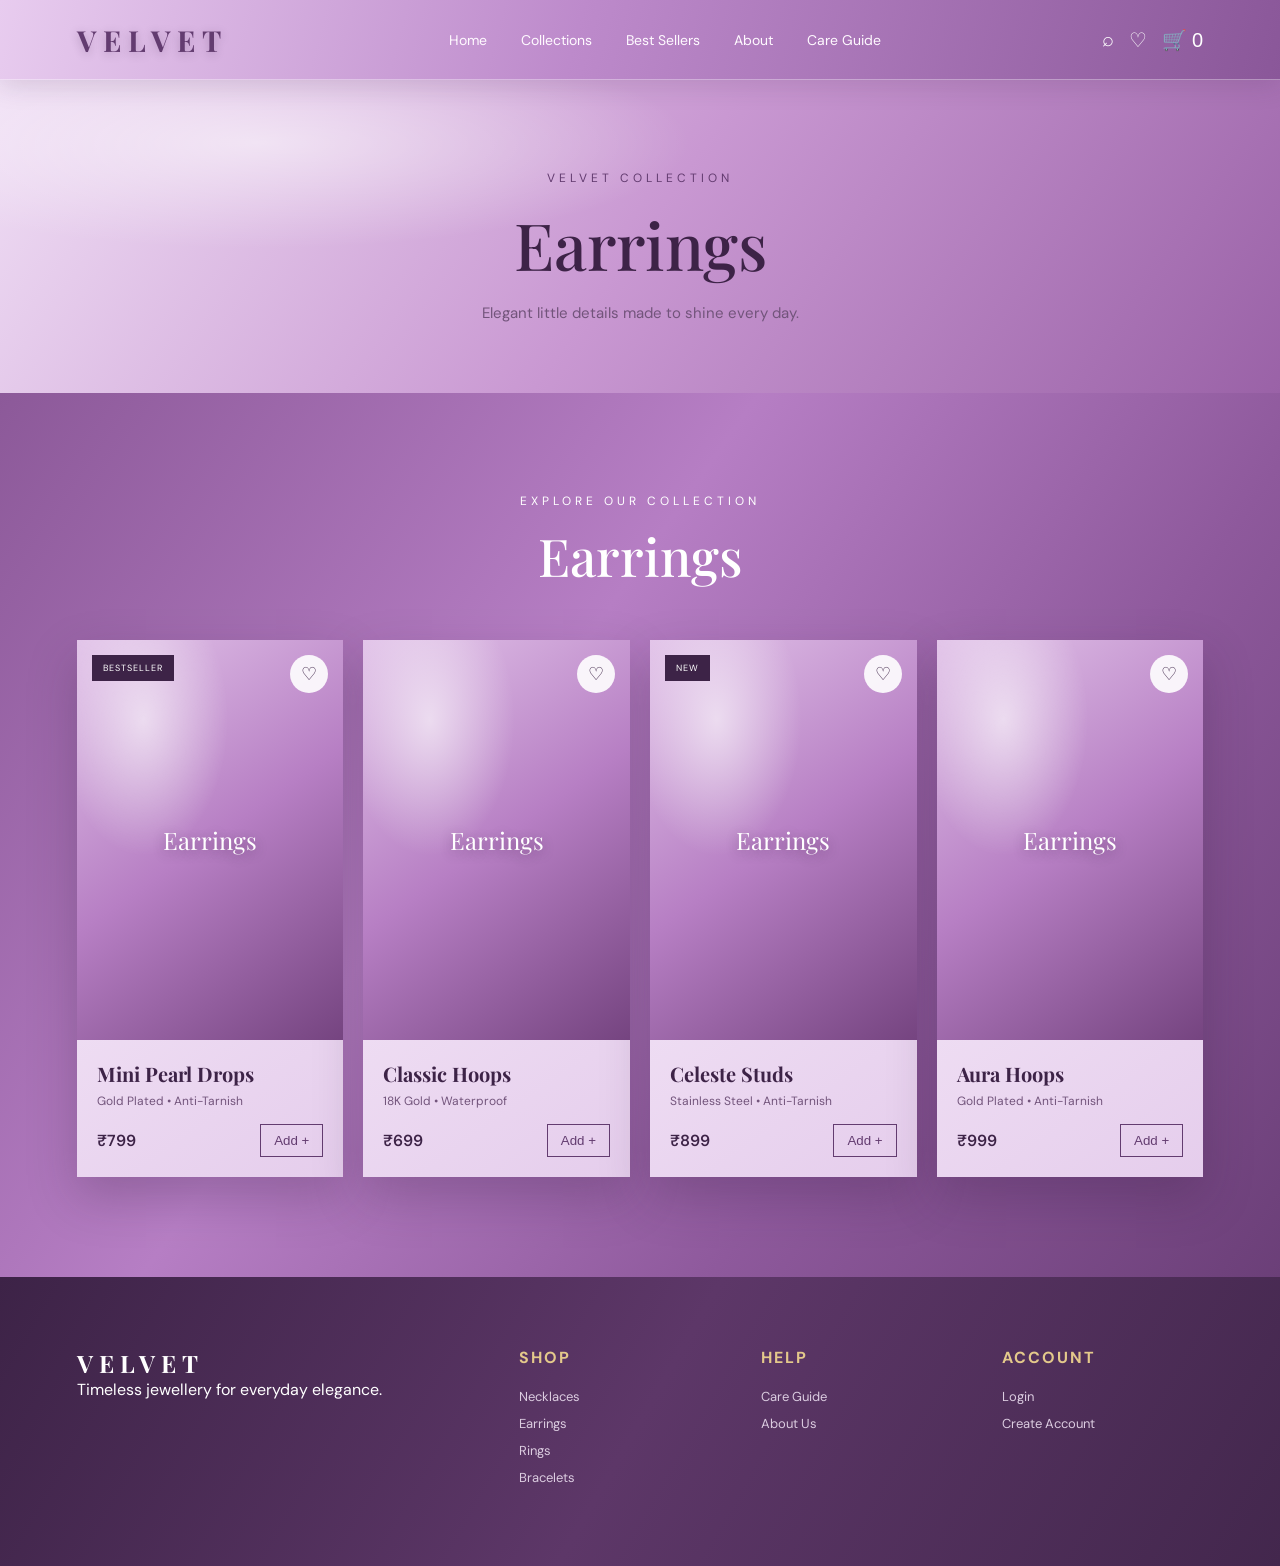
==== earrings.html @ f44ce246 "Add files via upload" ====
<!DOCTYPE html>
<html lang="en">
<head>
    <meta charset="UTF-8">
    <meta name="viewport" content="width=device-width, initial-scale=1.0">

    <title>Earrings | VELVET</title>

    <link rel="stylesheet" href="style.css">

    <link rel="preconnect" href="https://fonts.googleapis.com">
    <link rel="preconnect" href="https://fonts.gstatic.com" crossorigin>
    <link href="https://fonts.googleapis.com/css2?family=DM+Sans:wght@400;500;600&family=Playfair+Display:wght@500;600;700&display=swap" rel="stylesheet">
</head>

<body>

<header class="navbar">

    <div class="logo">
        <b>VELVET</b>
    </div>

    <nav>
        <a href="Velvet.html">Home</a>
        <a href="necklaces.html">Collections</a>
        <a href="bestsellers.html">Best Sellers</a>
        <a href="about.html">About</a>
        <a href="care.html">Care Guide</a>
    </nav>

    <div class="nav-icons">
        <button>⌕</button>
        <button>♡</button>
        <button onclick="openCart()">🛒 <span id="cartCount">0</span></button>
    </div>

</header>


<section class="collection-header">

    <p>VELVET COLLECTION</p>

    <h1>Earrings</h1>

    <span>
        Elegant little details made to shine every day.
    </span>

</section>


<section class="products">

    <div class="section-heading">

        <p>EXPLORE OUR COLLECTION</p>

        <h2>Earrings</h2>

    </div>


    <div class="product-grid">


        <div class="product-card">

            <div class="product-image earrings-product">

                <span class="badge">BESTSELLER</span>

                <button class="wishlist">♡</button>

                <div class="product-placeholder">
                    Earrings
                </div>

            </div>

            <div class="product-info">

                <h3>Mini Pearl Drops</h3>

                <p class="product-category">
                    Gold Plated • Anti-Tarnish
                </p>

                <div class="price-row">

                    <span>₹799</span>

                    <button onclick="addToCart('Mini Pearl Drops', 799)">
                        Add +
                    </button>

                </div>

            </div>

        </div>


        <div class="product-card">

            <div class="product-image earrings-product">

                <button class="wishlist">♡</button>

                <div class="product-placeholder">
                    Earrings
                </div>

            </div>

            <div class="product-info">

                <h3>Classic Hoops</h3>

                <p class="product-category">
                    18K Gold • Waterproof
                </p>

                <div class="price-row">

                    <span>₹699</span>

                    <button onclick="addToCart('Classic Hoops', 699)">
                        Add +
                    </button>

                </div>

            </div>

        </div>


        <div class="product-card">

            <div class="product-image earrings-product">

                <span class="badge">NEW</span>

                <button class="wishlist">♡</button>

                <div class="product-placeholder">
                    Earrings
                </div>

            </div>

            <div class="product-info">

                <h3>Celeste Studs</h3>

                <p class="product-category">
                    Stainless Steel • Anti-Tarnish
                </p>

                <div class="price-row">

                    <span>₹899</span>

                    <button onclick="addToCart('Celeste Studs', 899)">
                        Add +
                    </button>

                </div>

            </div>

        </div>


        <div class="product-card">

            <div class="product-image earrings-product">

                <button class="wishlist">♡</button>

                <div class="product-placeholder">
                    Earrings
                </div>

            </div>

            <div class="product-info">

                <h3>Aura Hoops</h3>

                <p class="product-category">
                    Gold Plated • Anti-Tarnish
                </p>

                <div class="price-row">

                    <span>₹999</span>

                    <button onclick="addToCart('Aura Hoops', 999)">
                        Add +
                    </button>

                </div>

            </div>

        </div>

    </div>

</section>


<footer>

    <div class="footer-brand">
        <h2>VELVET</h2>
        <p>Timeless jewellery for everyday elegance.</p>
    </div>

    <div>
        <h4>SHOP</h4>
        <a href="necklaces.html">Necklaces</a>
        <a href="earrings.html">Earrings</a>
        <a href="rings.html">Rings</a>
        <a href="bracelets.html">Bracelets</a>
    </div>

    <div>
        <h4>HELP</h4>
        <a href="care.html">Care Guide</a>
        <a href="about.html">About Us</a>
    </div>

    <div>
        <h4>ACCOUNT</h4>
        <a href="login.html">Login</a>
        <a href="signup.html">Create Account</a>
    </div>

</footer>

<script src="script.js"></script>

</body>
</html>
---- style.css ----
/* =========================================================
   VELVET JEWELLERY
   LUXURY PURPLE VELVET THEME
   ========================================================= */

@import url('https://fonts.googleapis.com/css2?family=DM+Sans:wght@400;500;600&family=Playfair+Display:ital,wght@0,400;0,500;0,600;1,400;1,500&display=swap');


/* =========================
   COLORS
   ========================= */

:root {
    --velvet-1: #f0dff5;
    --velvet-2: #d8b4e3;
    --velvet-3: #b985c9;
    --velvet-4: #8e5b9f;
    --velvet-5: #633c70;
    --velvet-6: #3d2347;

    --text: #321d38;
    --soft-text: #72547b;

    --gold: #c8a45d;
    --white: #fffaff;
}


/* =========================
   RESET
   ========================= */

* {
    margin: 0;
    padding: 0;
    box-sizing: border-box;
}

html {
    scroll-behavior: smooth;
}

body {
    font-family: "DM Sans", sans-serif;
    color: var(--text);

    /* REAL VELVET-LIKE BACKGROUND */
    background:
        radial-gradient(
            ellipse at 15% 20%,
            rgba(255,255,255,.55) 0%,
            transparent 28%
        ),
        radial-gradient(
            ellipse at 85% 75%,
            rgba(91,48,105,.30) 0%,
            transparent 35%
        ),
        linear-gradient(
            125deg,
            #f0dff5 0%,
            #d7b2e2 25%,
            #b57ec4 48%,
            #d4aedf 70%,
            #8f5da0 100%
        );

    background-attachment: fixed;

    min-height: 100vh;
}


/* =========================
   VELVET TEXTURE
   ========================= */

body::before {
    content: "";

    position: fixed;

    inset: 0;

    pointer-events: none;

    z-index: -1;

    opacity: .18;

    background:
        repeating-linear-gradient(
            110deg,
            transparent 0px,
            rgba(255,255,255,.35) 2px,
            transparent 7px,
            transparent 20px
        );

    mix-blend-mode: soft-light;
}


/* =========================
   NAVBAR
   ========================= */

.navbar {
    height: 80px;

    display: flex;
    align-items: center;
    justify-content: space-between;

    padding: 0 6%;

    background:
        linear-gradient(
            105deg,
            #e8ccef,
            #bd8acb 45%,
            #8a5799 100%
        );

    border-bottom: 1px solid rgba(255,255,255,.35);

    box-shadow:
        0 5px 25px rgba(63,35,72,.15);

    position: sticky;

    top: 0;

    z-index: 1000;
}


/* LOGO */

.logo {
    font-family: "Playfair Display", serif;

    font-size: 29px;

    letter-spacing: 7px;

    color: #633C70;

    text-shadow:
        0 2px 10px rgba(53,27,62,.25);
}


/* NAVIGATION */

nav {
    display: flex;

    gap: 34px;
}

nav a {
    text-decoration: none;

    color: #fffaff;

    font-size: 14px;

    position: relative;

    transition: .3s ease;
}

nav a:hover {
    color: #f2d99d;
}

nav a::after {
    content: "";

    position: absolute;

    left: 0;

    bottom: -7px;

    width: 0;

    height: 1px;

    background: var(--gold);

    transition: .3s ease;
}

nav a:hover::after {
    width: 100%;
}


/* NAV ICONS */

.nav-icons {
    display: flex;

    align-items: center;

    gap: 15px;
}

.nav-icons button {
    border: none;

    background: transparent;

    color: white;

    font-size: 20px;

    cursor: pointer;

    transition: .3s ease;
}

.nav-icons button:hover {
    color: #f2d99d;

    transform: scale(1.08);
}


/* =========================
   HERO
   ========================= */

.hero {
    min-height: 700px;

    display: grid;

    grid-template-columns: 1fr 1fr;

    overflow: hidden;

    background:
        radial-gradient(
            ellipse at 10% 50%,
            rgba(255,255,255,.65),
            transparent 30%
        ),
        linear-gradient(
            120deg,
            #f3e4f7 0%,
            #e3c5eb 35%,
            #c697d1 70%,
            #a86ab9 100%
        );
}


/* HERO CONTENT */

.hero-content {
    display: flex;

    flex-direction: column;

    justify-content: center;

    padding: 8%;

    position: relative;
}


/* VELVET LIGHT SHADOW */

.hero-content::before {
    content: "";

    position: absolute;

    width: 350px;

    height: 350px;

    left: -150px;

    top: 20%;

    border-radius: 50%;

    background: rgba(255,255,255,.35);

    filter: blur(80px);
}


.small-title {
    font-size: 12px;

    letter-spacing: 4px;

    color: var(--velvet-5);

    position: relative;
}


.hero h1 {
    font-family: "Playfair Display", serif;

    font-size: clamp(52px, 6vw, 82px);

    line-height: 1.02;

    font-weight: 500;

    margin: 20px 0;

    color: var(--velvet-6);

    position: relative;
}

.hero h1 span {
    font-style: italic;

    color: var(--velvet-5);
}


.hero-text {
    max-width: 470px;

    color: var(--soft-text);

    line-height: 1.8;

    margin-bottom: 30px;

    position: relative;
}


/* =========================
   BUTTON
   ========================= */

.primary-btn {
    width: fit-content;

    padding: 16px 30px;

    background:
        linear-gradient(
            135deg,
            #4a2a54,
            #70417e,
            #4a2a54
        );

    color: white;

    text-decoration: none;

    letter-spacing: 2px;

    font-size: 12px;

    border: 1px solid rgba(255,255,255,.25);

    box-shadow:
        0 12px 30px rgba(65,35,75,.3);

    transition: .3s ease;

    position: relative;
}

.primary-btn:hover {
    transform: translateY(-4px);

    box-shadow:
        0 18px 35px rgba(65,35,75,.4);
}


/* =========================
   HERO IMAGE
   ========================= */

.hero-image {
    min-height: 600px;

    display: flex;

    align-items: center;

    justify-content: center;

    position: relative;

    overflow: hidden;

    background:
        radial-gradient(
            ellipse at 25% 20%,
            rgba(255,255,255,.55),
            transparent 25%
        ),
        radial-gradient(
            ellipse at 75% 80%,
            rgba(57,29,66,.4),
            transparent 40%
        ),
        linear-gradient(
            125deg,
            #c995d5,
            #9d64ac 45%,
            #71447e 100%
        );
}


/* VELVET FOLDS */

.hero-image::before {
    content: "";

    position: absolute;

    width: 150%;

    height: 150%;

    background:
        repeating-linear-gradient(
            115deg,
            rgba(255,255,255,.16) 0px,
            transparent 35px,
            rgba(73,38,83,.18) 75px,
            transparent 120px
        );

    transform: rotate(-8deg);

    opacity: .6;
}


/* IMAGE PLACEHOLDER */

.image-placeholder {
    width: 70%;

    height: 75%;

    display: flex;

    align-items: center;

    justify-content: center;

    position: relative;

    z-index: 2;

    background:
        radial-gradient(
            ellipse at 30% 20%,
            rgba(255,255,255,.5),
            transparent 30%
        ),
        linear-gradient(
            135deg,
            #e1c1e8,
            #b47bc2 50%,
            #855091
        );

    box-shadow:
        0 35px 70px rgba(53,28,62,.3);

    border: 1px solid rgba(255,255,255,.35);
}

.image-placeholder::before {
    content: "";

    position: absolute;

    inset: 0;

    background:
        repeating-linear-gradient(
            120deg,
            transparent 0px,
            rgba(255,255,255,.12) 15px,
            transparent 45px
        );
}

.image-placeholder {
    font-family: "Playfair Display", serif;

    font-size: 34px;

    letter-spacing: 6px;

    color: white;

    text-shadow:
        0 3px 15px rgba(52,28,61,.35);
}


/* =========================
   FEATURES
   ========================= */

.features {
    display: grid;

    grid-template-columns: repeat(4, 1fr);

    background:
        linear-gradient(
            120deg,
            #caa2d5,
            #a66fb6,
            #c294ce
        );

    border-top: 1px solid rgba(255,255,255,.3);

    border-bottom: 1px solid rgba(82,43,93,.2);
}

.feature {
    text-align: center;

    padding: 45px 20px;

    border-right: 1px solid rgba(255,255,255,.2);

    transition: .3s ease;
}

.feature:hover {
    background: rgba(255,255,255,.12);
}

.feature-icon {
    font-size: 25px;

    color: var(--#633C70);

    margin-bottom: 12px;
}

.feature h3 {
    font-family: "Playfair Display", serif;

    color: white;

    margin-bottom: 8px;
}

.feature p {
    color: #f0e1f4;

    font-size: 13px;
}


/* =========================
   SECTION HEADINGS
   ========================= */

.section-heading {
    text-align: center;

    margin-bottom: 50px;
}

.section-heading p {
    font-size: 12px;

    letter-spacing: 4px;

    color: var(--velvet-5);
}

.section-heading h2 {
    font-family: "Playfair Display", serif;

    font-size: 52px;

    font-weight: 500;

    margin-top: 12px;

    color: var(--velvet-6);
}


/* =========================
   COLLECTIONS
   ========================= */

.collections {
    padding: 100px 6%;

    background:
        radial-gradient(
            ellipse at 10% 20%,
            rgba(255,255,255,.65),
            transparent 30%
        ),
        linear-gradient(
            120deg,
            #f0def5,
            #d9b9e4,
            #c495d0
        );
}

.collection-grid {
    display: grid;

    grid-template-columns: repeat(4, 1fr);

    gap: 22px;
}

.collection-card {
    text-align: center;

    transition: .4s ease;
}

.collection-card:hover {
    transform: translateY(-10px);
}


.collection-image {
    height: 400px;

    margin-bottom: 20px;

    position: relative;

    overflow: hidden;

    box-shadow:
        0 20px 45px rgba(67,36,77,.18);
}


/* VELVET COLLECTION SHADES */

.necklace {
    background:
        radial-gradient(
            ellipse at 20% 15%,
            rgba(255,255,255,.5),
            transparent 30%
        ),
        linear-gradient(
            145deg,
            #e4c9eb,
            #bd8acb 50%,
            #80518f
        );
}

.earrings {
    background:
        radial-gradient(
            ellipse at 80% 20%,
            rgba(255,255,255,.45),
            transparent 30%
        ),
        linear-gradient(
            135deg,
            #c99ad5,
            #a46db2 55%,
            #70427d
        );
}

.rings {
    background:
        radial-gradient(
            ellipse at 25% 30%,
            rgba(255,255,255,.55),
            transparent 25%
        ),
        linear-gradient(
            145deg,
            #ecd9f1,
            #c49bce 50%,
            #95629f
        );
}

.bracelets {
    background:
        radial-gradient(
            ellipse at 75% 20%,
            rgba(255,255,255,.4),
            transparent 25%
        ),
        linear-gradient(
            140deg,
            #b980c5,
            #8d589c 50%,
            #593364
        );
}


.collection-card h3 {
    font-family: "Playfair Display", serif;

    font-size: 23px;

    color: var(--velvet-6);
}

.collection-card a {
    display: inline-block;

    margin-top: 8px;

    text-decoration: none;

    color: var(--velvet-5);

    font-size: 13px;
}


/* =========================
   PRODUCTS
   ========================= */

.products {
    padding: 100px 6%;

    background:
        linear-gradient(
            125deg,
            #8c5999,
            #b67ec4 40%,
            #8e599c 70%,
            #6b3f78
        );
}

.products .section-heading p,
.products .section-heading h2 {
    color: white;
}

.product-grid {
    display: grid;

    grid-template-columns: repeat(4, 1fr);

    gap: 20px;
}


.product-card {
    background:
        linear-gradient(
            145deg,
            #f9effb,
            #e5cdec
        );

    box-shadow:
        0 20px 45px rgba(51,27,60,.25);

    overflow: hidden;

    transition: .35s ease;
}

.product-card:hover {
    transform: translateY(-9px);
}


.product-image {
    height: 400px;

    display: flex;

    align-items: center;

    justify-content: center;

    position: relative;

    background:
        radial-gradient(
            ellipse at 30% 20%,
            rgba(255,255,255,.55),
            transparent 28%
        ),
        linear-gradient(
            145deg,
            #d9b5e3,
            #ae76bc,
            #7b4a88
        );
}


.product-placeholder {
    font-family: "Playfair Display", serif;

    font-size: 24px;

    color: white;

    text-shadow:
        0 3px 12px rgba(55,28,63,.4);
}


/* BADGE */

.badge {
    position: absolute;

    top: 15px;

    left: 15px;

    padding: 7px 11px;

    background: var(--velvet-6);

    color: white;

    font-size: 9px;

    letter-spacing: 1px;
}


/* WISHLIST */

.wishlist {
    position: absolute;

    top: 15px;

    right: 15px;

    width: 38px;

    height: 38px;

    border-radius: 50%;

    border: none;

    background: rgba(255,255,255,.9);

    color: var(--velvet-6);

    cursor: pointer;

    font-size: 18px;

    transition: .3s ease;
}

.wishlist:hover {
    background: var(--velvet-6);

    color: white;
}


/* PRODUCT INFO */

.product-info {
    padding: 20px;
}

.product-info h3 {
    font-family: "Playfair Display", serif;

    color: var(--velvet-6);

    font-size: 20px;
}

.product-category {
    color: var(--soft-text);

    font-size: 12px;

    margin: 6px 0 15px;
}

.price-row {
    display: flex;

    justify-content: space-between;

    align-items: center;
}

.price-row span {
    font-weight: 600;

    color: var(--velvet-6);
}

.price-row button {
    padding: 8px 13px;

    background: transparent;

    border: 1px solid var(--velvet-5);

    color: var(--velvet-5);

    cursor: pointer;

    transition: .3s ease;
}

.price-row button:hover {
    background: var(--velvet-5);

    color: white;
}


/* =========================
   STORY
   ========================= */

.story {
    display: grid;

    grid-template-columns: 1fr 1fr;

    min-height: 600px;

    background:
        linear-gradient(
            120deg,
            #ecd9f2,
            #d2aedd,
            #a970b6
        );
}

.story-image {
    display: flex;

    align-items: center;

    justify-content: center;

    background:
        radial-gradient(
            ellipse at 30% 20%,
            rgba(255,255,255,.5),
            transparent 30%
        ),
        linear-gradient(
            135deg,
            #bd8ac9,
            #85518f,
            #633c6e
        );
}

.story-placeholder {
    font-family: "Playfair Display", serif;

    font-size: 55px;

    letter-spacing: 8px;

    color: white;

    text-shadow:
        0 5px 20px rgba(50,25,58,.4);
}

.story-content {
    padding: 10%;

    display: flex;

    flex-direction: column;

    justify-content: center;
}

.story-content h2 {
    font-family: "Playfair Display", serif;

    font-size: 55px;

    line-height: 1.1;

    margin: 20px 0;

    color: var(--velvet-6);
}

.story-content p {
    color: var(--soft-text);

    line-height: 1.8;

    margin-bottom: 20px;
}


/* =========================
   CARE GUIDE
   ========================= */

.care {
    padding: 100px 6%;

    background:
        radial-gradient(
            ellipse at 80% 20%,
            rgba(255,255,255,.45),
            transparent 30%
        ),
        linear-gradient(
            120deg,
            #d9b9e4,
            #b980c6,
            #d3addd
        );
}

.care-grid {
    display: grid;

    grid-template-columns: repeat(3, 1fr);

    gap: 30px;

    text-align: center;
}

.care-grid > div {
    padding: 35px;

    background: rgba(255,255,255,.13);

    border: 1px solid rgba(255,255,255,.25);

    backdrop-filter: blur(5px);
}

.care-grid span {
    font-family: "Playfair Display", serif;

    font-size: 35px;

    color: var(--brown);
}

.care-grid h3 {
    font-family: "Playfair Display", serif;

    margin: 15px 0;

    color: var(--velvet-6);
}

.care-grid p {
    color: #65496e;

    line-height: 1.7;
}


/* =========================
   NEWSLETTER
   ========================= */

.newsletter {
    text-align: center;

    padding: 100px 20px;

    background:
        radial-gradient(
            ellipse at 30% 20%,
            rgba(255,255,255,.55),
            transparent 30%
        ),
        linear-gradient(
            125deg,
            #f0def5,
            #d0a8dc,
            #a76db5
        );
}

.newsletter h2 {
    font-family: "Playfair Display", serif;

    font-size: 55px;

    margin: 15px 0;

    color: var(--velvet-6);
}


/* =========================
   FOOTER
   ========================= */

footer {
    padding: 70px 6%;

    display: grid;

    grid-template-columns: 2fr 1fr 1fr 1fr;

    gap: 40px;

    background:
        linear-gradient(
            120deg,
            #3d2347,
            #5d3768,
            #43274d
        );

    color: white;
}

footer h2 {
    font-family: "Playfair Display", serif;

    letter-spacing: 6px;

    color: white;
}

footer h4 {
    color: #e4c98b;

    margin-bottom: 20px;

    letter-spacing: 2px;
}

footer a {
    display: block;

    color: #dbcce0;

    text-decoration: none;

    margin-bottom: 10px;

    font-size: 13px;

    transition: .3s ease;
}

footer a:hover {
    color: white;

    transform: translateX(3px);
}


/* =========================
   CART
   ========================= */

.cart-overlay {
    position: fixed;

    inset: 0;

    background: rgba(48,25,55,.5);

    display: none;

    z-index: 2000;
}

.cart {
    width: 400px;

    height: 100%;

    margin-left: auto;

    padding: 30px;

    background:
        linear-gradient(
            135deg,
            #f5e8f8,
            #d9b8e4
        );

    box-shadow:
        -15px 0 45px rgba(52,27,61,.3);

    overflow-y: auto;
}


/* =========================
   SCROLLBAR
   ========================= */

::-webkit-scrollbar {
    width: 8px;
}

::-webkit-scrollbar-track {
    background: #ead8f0;
}

::-webkit-scrollbar-thumb {
    background:
        linear-gradient(
            #b77fc5,
            #70457f
        );

    border-radius: 10px;
}


/* =========================
   TABLET
   ========================= */

@media (max-width: 900px) {

    nav {
        display: none;
    }

    .hero,
    .story {
        grid-template-columns: 1fr;
    }

    .hero-content {
        padding: 70px 7%;
    }

    .hero-image {
        min-height: 500px;
    }

    .features {
        grid-template-columns: repeat(2, 1fr);
    }

    .collection-grid,
    .product-grid {
        grid-template-columns: repeat(2, 1fr);
    }

    .care-grid {
        grid-template-columns: 1fr;
    }

    footer {
        grid-template-columns: 1fr 1fr;
    }
}


/* =========================
   MOBILE
   ========================= */

@media (max-width: 600px) {

    .navbar {
        padding: 0 20px;
    }

    .logo {
        font-size: 22px;
    }

    .hero h1 {
        font-size: 48px;
    }

    .features,
    .collection-grid,
    .product-grid {
        grid-template-columns: 1fr;
    }

    .collections,
    .products,
    .care {
        padding: 70px 5%;
    }

    .section-heading h2,
    .story-content h2,
    .newsletter h2 {
        font-size: 40px;
    }

    .story-content {
        padding: 15% 8%;
    }

    footer {
        grid-template-columns: 1fr;
    }

    .cart {
        width: 100%;
    }
}

/* =========================
   COLLECTION PAGE
   ========================= */

.collection-header {
    text-align: center;
    padding: 90px 20px 70px;

    background:
        radial-gradient(
            ellipse at 20% 20%,
            rgba(255,255,255,.55),
            transparent 30%
        ),
        linear-gradient(
            125deg,
            #f0dff5,
            #c998d2,
            #9a62a7
        );
}

.collection-header p {
    font-size: 12px;
    letter-spacing: 4px;
    color: #633c70;
    margin-bottom: 15px;
}

.collection-header h1 {
    font-family: "Playfair Display", serif;
    font-size: 65px;
    font-weight: 500;
    color: #3d2347;
    margin-bottom: 15px;
}

.collection-header span {
    color: #72547b;
    font-size: 15px;
}

.necklace-product {
    background:
        radial-gradient(
            ellipse at 25% 20%,
            rgba(255,255,255,.6),
            transparent 30%
        ),
        linear-gradient(
            145deg,
            #e3c7ea,
            #b57bc2 50%,
            #794985
        );
}

@media (max-width: 600px) {

    .collection-header h1 {
        font-size: 45px;
    }

}

/* =========================
   COLLECTION PAGES
   ========================= */

.collection-header {
    text-align: center;
    padding: 90px 20px 70px;

    background:
        radial-gradient(
            ellipse at 20% 20%,
            rgba(255,255,255,.55),
            transparent 30%
        ),
        linear-gradient(
            125deg,
            #f0dff5,
            #c998d2,
            #9a62a7
        );
}

.collection-header p {
    font-size: 12px;
    letter-spacing: 4px;
    color: #633c70;
    margin-bottom: 15px;
}

.collection-header h1 {
    font-family: "Playfair Display", serif;
    font-size: 65px;
    font-weight: 500;
    color: #3d2347;
    margin-bottom: 15px;
}

.collection-header span {
    color: #72547b;
    font-size: 15px;
}


/* EARRINGS */

.earrings-product {
    background:
        radial-gradient(
            ellipse at 25% 20%,
            rgba(255,255,255,.6),
            transparent 30%
        ),
        linear-gradient(
            145deg,
            #e2c4e9,
            #b77fc4 50%,
            #754480
        );
}


/* RINGS */

.rings-product {
    background:
        radial-gradient(
            ellipse at 70% 20%,
            rgba(255,255,255,.55),
            transparent 30%
        ),
        linear-gradient(
            145deg,
            #e9d2ef,
            #c18aca 50%,
            #81508d
        );
}


/* BRACELETS */

.bracelets-product {
    background:
        radial-gradient(
            ellipse at 30% 25%,
            rgba(255,255,255,.5),
            transparent 30%
        ),
        linear-gradient(
            145deg,
            #d3a8dd,
            #9d64aa 50%,
            #653b70
        );
}


@media (max-width: 600px) {

    .collection-header h1 {
        font-size: 45px;
    }

}

/* ===== COLLECTION CARDS FIX ===== */

.collection-grid {
    display: grid;
    grid-template-columns: repeat(4, 1fr);
    gap: 24px;
    width: 100%;
}

.collection-card {
    width: 100%;
    min-width: 0;
}

.collection-image {
    width: 100%;
    height: 380px;
    overflow: hidden;
}

.collection-image img {
    width: 100%;
    height: 100%;
    object-fit: cover;
    display: block;
}

/* MOBILE */
@media (max-width: 900px) {
    .collection-grid {
        grid-template-columns: repeat(2, 1fr);
    }
}

@media (max-width: 600px) {
    .collection-grid {
        grid-template-columns: 1fr;
    }

    .collection-image {
        height: 350px;
    }
}

/* =========================
   VELVET HERO - IMAGE FIT
   ========================= */

/* =========================
   HERO - FULL BACKGROUND
   ========================= */

.hero {
    position: relative !important;
    display: flex !important;

    min-height: calc(100vh - 80px) !important;
    width: 100% !important;

    padding: 0 !important;
    margin: 0 !important;

    background-image: url("C:/Users/Komal Mandal/Downloads/Velvet jewellery.png") !important;
    background-size: cover !important;
    background-position: center !important;
    background-repeat: no-repeat !important;

    overflow: hidden !important;
}


/* LEFT TEXT */

.hero-content {
    width: 55% !important;
    min-height: calc(100vh - 80px) !important;

    display: flex !important;
    flex-direction: column !important;
    justify-content: center !important;

    padding: 0 0 0 8% !important;

    position: relative !important;
    z-index: 5 !important;
}


/* HEADING - ONLY 2 LINES */

.hero h1 {
    font-family: "Playfair Display", serif !important;

    font-size: clamp(55px, 5.5vw, 82px) !important;
    line-height: 1.02 !important;

    font-weight: 500 !important;

    margin: 20px 0 !important;

    color: var(--velvet-6) !important;

    white-space: nowrap !important;
}

.hero h1 span {
    font-style: italic !important;
    color: var(--velvet-5) !important;
}


/* DESCRIPTION */

.hero-text {
    max-width: 470px !important;

    color: var(--soft-text) !important;

    line-height: 1.8 !important;

    margin-bottom: 30px !important;
}


/* REMOVE RIGHT IMAGE */

.hero-image {
    display: none !important;
}


/* MOBILE */

@media (max-width: 900px) {

    .hero-content {
        width: 70% !important;
        padding-left: 7% !important;
    }

    .hero h1 {
        white-space: normal !important;
        font-size: 55px !important;
    }
}

@media (max-width: 600px) {

    .hero-content {
        width: 90% !important;
        padding-left: 7% !important;
    }

    .hero h1 {
        font-size: 45px !important;
    }
}
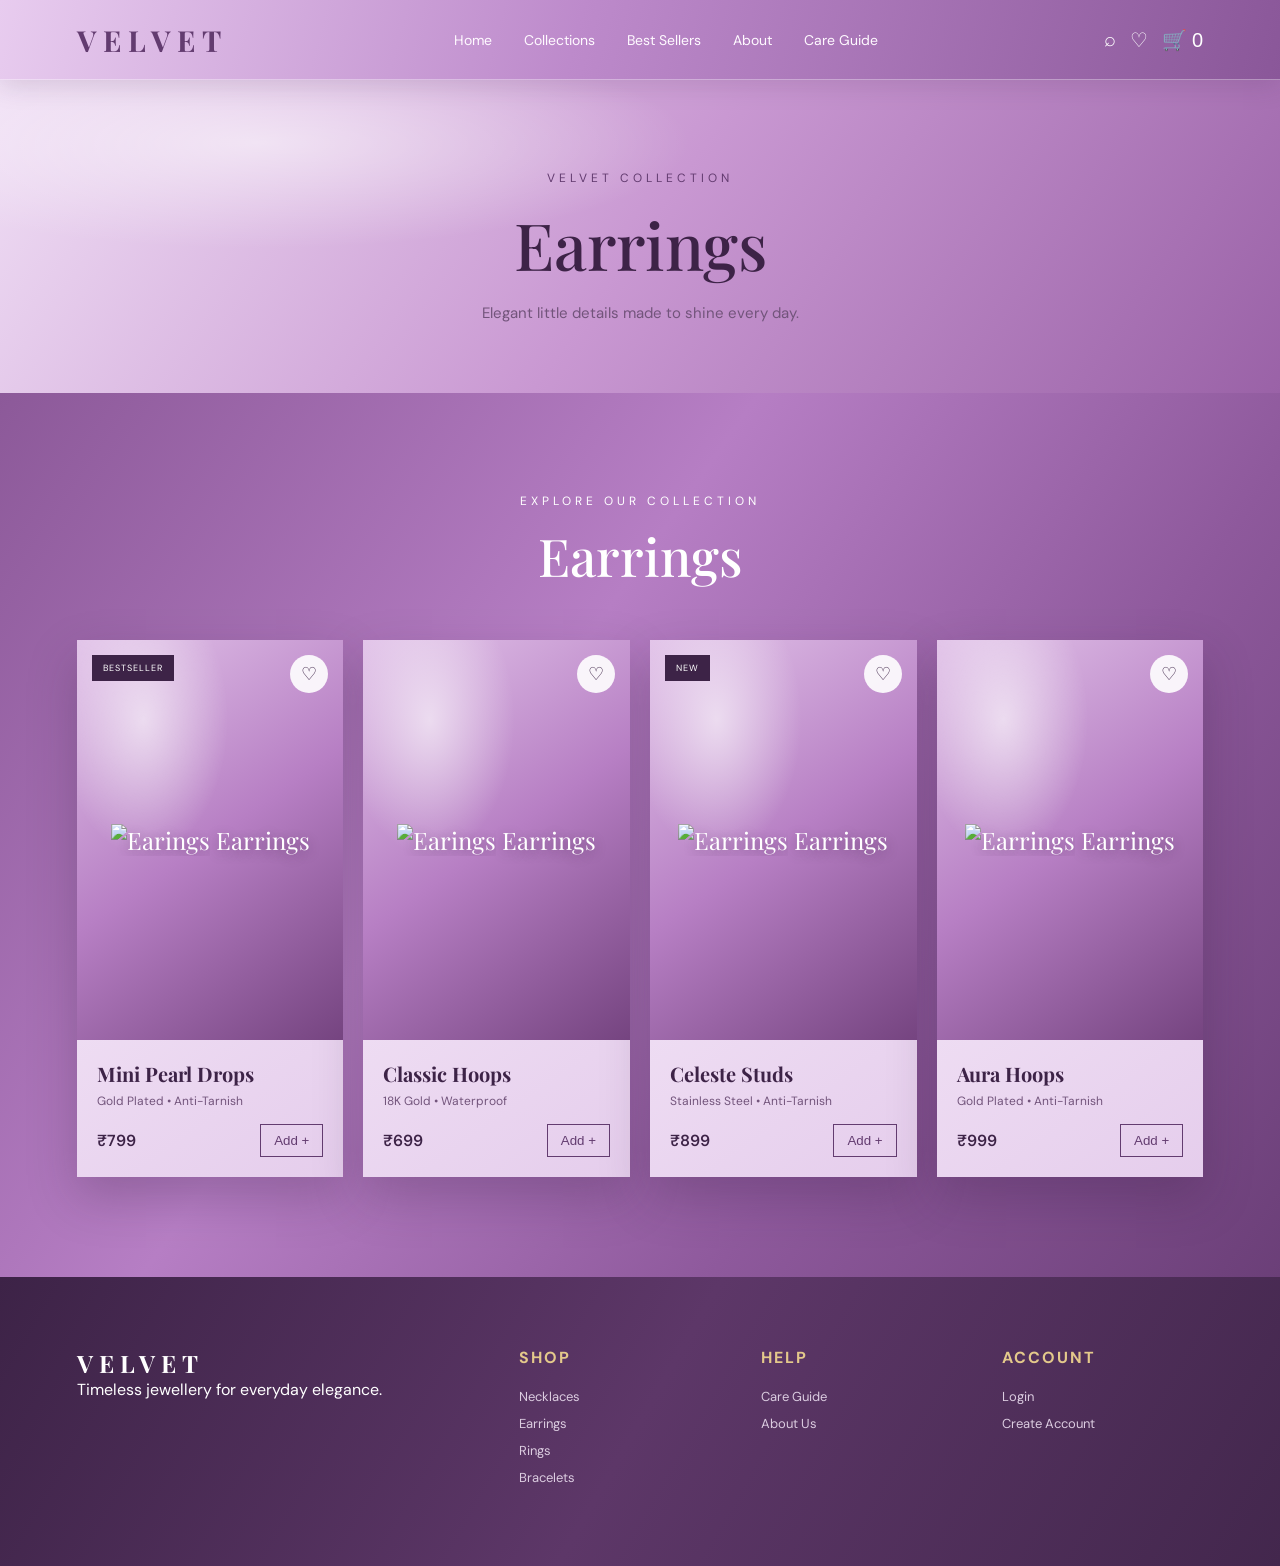
==== commit 049688a5: "Modify earrings.html with new images and links Updated product images and links in the earrings sect" ====
--- a/earrings.html
+++ b/earrings.html
@@ -22,7 +22,7 @@
     </div>
 
     <nav>
-        <a href="Velvet.html">Home</a>
+        <a href="index.html">Home</a>
         <a href="necklaces.html">Collections</a>
         <a href="bestsellers.html">Best Sellers</a>
         <a href="about.html">About</a>
@@ -74,6 +74,7 @@
                 <button class="wishlist">♡</button>
 
                 <div class="product-placeholder">
+<img src ="https://i.pinimg.com/1200x/a4/eb/a3/a4eba3c1d266dd7b799335051dfd20a6.jpg" alt="Earings">
                     Earrings
                 </div>
 
@@ -109,6 +110,7 @@
                 <button class="wishlist">♡</button>
 
                 <div class="product-placeholder">
+<img src = "https://i.pinimg.com/1200x/da/06/9a/da069a51fd2f7f5810f6fb48273722ea.jpg" alt="Earings">
                     Earrings
                 </div>
 
@@ -146,6 +148,7 @@
                 <button class="wishlist">♡</button>
 
                 <div class="product-placeholder">
+<img src="https://i.pinimg.com/736x/a7/f3/ca/a7f3ca7af6c664fbfb5c90f76dc0eeb8.jpg" alt="Earrings">
                     Earrings
                 </div>
 
@@ -181,6 +184,7 @@
                 <button class="wishlist">♡</button>
 
                 <div class="product-placeholder">
+<img src ="https://i.pinimg.com/1200x/9b/16/01/9b16010244c87187f7b2c1f92de34bb7.jpg" alt="Earrings">
                     Earrings
                 </div>
 
@@ -245,4 +249,4 @@
 <script src="script.js"></script>
 
 </body>
-</html>+</html>
--- a/style.css
+++ b/style.css
@@ -1,14 +1,15 @@
 /* =========================================================
    VELVET JEWELLERY
-   LUXURY PURPLE VELVET THEME
+   LUXURY PURPLE THEME
+   FULL RESPONSIVE
    ========================================================= */
 
 @import url('https://fonts.googleapis.com/css2?family=DM+Sans:wght@400;500;600&family=Playfair+Display:ital,wght@0,400;0,500;0,600;1,400;1,500&display=swap');
 
 
-/* =========================
-   COLORS
-   ========================= */
+/* =========================================================
+   VARIABLES
+   ========================================================= */
 
 :root {
     --velvet-1: #f0dff5;
@@ -26,9 +27,9 @@
 }
 
 
-/* =========================
+/* =========================================================
    RESET
-   ========================= */
+   ========================================================= */
 
 * {
     margin: 0;
@@ -38,24 +39,18 @@
 
 html {
     scroll-behavior: smooth;
+    overflow-x: hidden;
 }
 
 body {
+    margin: 0;
+    padding: 0;
+
     font-family: "DM Sans", sans-serif;
+
     color: var(--text);
 
-    /* REAL VELVET-LIKE BACKGROUND */
-    background:
-        radial-gradient(
-            ellipse at 15% 20%,
-            rgba(255,255,255,.55) 0%,
-            transparent 28%
-        ),
-        radial-gradient(
-            ellipse at 85% 75%,
-            rgba(91,48,105,.30) 0%,
-            transparent 35%
-        ),
+    background:
         linear-gradient(
             125deg,
             #f0dff5 0%,
@@ -65,47 +60,18 @@
             #8f5da0 100%
         );
 
-    background-attachment: fixed;
-
     min-height: 100vh;
-}
-
-
-/* =========================
-   VELVET TEXTURE
-   ========================= */
-
-body::before {
-    content: "";
-
-    position: fixed;
-
-    inset: 0;
-
-    pointer-events: none;
-
-    z-index: -1;
-
-    opacity: .18;
-
-    background:
-        repeating-linear-gradient(
-            110deg,
-            transparent 0px,
-            rgba(255,255,255,.35) 2px,
-            transparent 7px,
-            transparent 20px
-        );
-
-    mix-blend-mode: soft-light;
-}
-
-
-/* =========================
+
+    overflow-x: hidden;
+}
+
+
+/* =========================================================
    NAVBAR
-   ========================= */
+   ========================================================= */
 
 .navbar {
+    width: 100%;
     height: 80px;
 
     display: flex;
@@ -128,43 +94,50 @@
         0 5px 25px rgba(63,35,72,.15);
 
     position: sticky;
-
     top: 0;
 
     z-index: 1000;
 }
 
 
-/* LOGO */
+/* =========================================================
+   LOGO
+   ========================================================= */
 
 .logo {
+    flex-shrink: 0;
+
     font-family: "Playfair Display", serif;
 
     font-size: 29px;
 
     letter-spacing: 7px;
 
-    color: #633C70;
-
-    text-shadow:
-        0 2px 10px rgba(53,27,62,.25);
-}
-
-
-/* NAVIGATION */
+    color: #633c70;
+
+    white-space: nowrap;
+}
+
+
+/* =========================================================
+   NAVIGATION
+   ========================================================= */
 
 nav {
     display: flex;
-
-    gap: 34px;
+    align-items: center;
+
+    gap: 32px;
 }
 
 nav a {
+    color: #fffaff;
+
     text-decoration: none;
 
-    color: #fffaff;
-
     font-size: 14px;
+
+    white-space: nowrap;
 
     position: relative;
 
@@ -181,11 +154,9 @@
     position: absolute;
 
     left: 0;
-
     bottom: -7px;
 
     width: 0;
-
     height: 1px;
 
     background: var(--gold);
@@ -198,14 +169,17 @@
 }
 
 
-/* NAV ICONS */
+/* =========================================================
+   NAV ICONS
+   ========================================================= */
 
 .nav-icons {
     display: flex;
-
     align-items: center;
 
-    gap: 15px;
+    gap: 14px;
+
+    flex-shrink: 0;
 }
 
 .nav-icons button {
@@ -229,72 +203,103 @@
 }
 
 
-/* =========================
+/* =========================================================
    HERO
-   ========================= */
+   ========================================================= */
 
 .hero {
-    min-height: 700px;
-
-    display: grid;
-
-    grid-template-columns: 1fr 1fr;
+    position: relative;
+
+    width: 100%;
+
+    min-height: calc(100vh - 80px);
+
+    display: flex;
+    align-items: center;
 
     overflow: hidden;
 
-    background:
-        radial-gradient(
-            ellipse at 10% 50%,
-            rgba(255,255,255,.65),
-            transparent 30%
-        ),
-        linear-gradient(
-            120deg,
-            #f3e4f7 0%,
-            #e3c5eb 35%,
-            #c697d1 70%,
-            #a86ab9 100%
-        );
-}
-
-
-/* HERO CONTENT */
+    isolation: isolate;
+
+    background: #d8b4e3;
+}
+
+
+/* =========================================================
+   HERO BACKGROUND IMAGE
+   ========================================================= */
+
+.hero-bg-image {
+    position: absolute;
+
+    inset: 0;
+
+    width: 100%;
+    height: 100%;
+
+    display: block;
+
+    object-fit: cover;
+
+    object-position: center center;
+
+    z-index: -2;
+
+    pointer-events: none;
+}
+
+
+/* =========================================================
+   HERO OVERLAY
+   ========================================================= */
+
+.hero-overlay {
+    position: absolute;
+
+    inset: 0;
+
+    z-index: -1;
+
+    pointer-events: none;
+
+    background:
+        linear-gradient(
+            90deg,
+            rgba(247,231,249,.68) 0%,
+            rgba(247,231,249,.44) 28%,
+            rgba(247,231,249,.14) 58%,
+            rgba(247,231,249,.02) 100%
+        );
+}
+
+
+/* =========================================================
+   HERO CONTENT
+   ========================================================= */
 
 .hero-content {
+    position: relative;
+
+    z-index: 2;
+
+    width: 55%;
+
+    max-width: 700px;
+
+    padding-left: 8%;
+    padding-right: 20px;
+
     display: flex;
 
     flex-direction: column;
 
     justify-content: center;
-
-    padding: 8%;
-
-    position: relative;
-}
-
-
-/* VELVET LIGHT SHADOW */
-
-.hero-content::before {
-    content: "";
-
-    position: absolute;
-
-    width: 350px;
-
-    height: 350px;
-
-    left: -150px;
-
-    top: 20%;
-
-    border-radius: 50%;
-
-    background: rgba(255,255,255,.35);
-
-    filter: blur(80px);
-}
-
+}
+
+
+/* =========================================================
+   HERO SMALL TITLE
+   ========================================================= */
 
 .small-title {
     font-size: 12px;
@@ -303,24 +308,28 @@
 
     color: var(--velvet-5);
 
-    position: relative;
-}
-
+    margin-bottom: 18px;
+}
+
+
+/* =========================================================
+   HERO HEADING
+   ========================================================= */
 
 .hero h1 {
     font-family: "Playfair Display", serif;
 
-    font-size: clamp(52px, 6vw, 82px);
-
-    line-height: 1.02;
+    font-size: clamp(48px, 5.5vw, 82px);
+
+    line-height: 1.03;
 
     font-weight: 500;
 
-    margin: 20px 0;
-
     color: var(--velvet-6);
 
-    position: relative;
+    margin: 0 0 22px;
+
+    max-width: 700px;
 }
 
 .hero h1 span {
@@ -330,24 +339,33 @@
 }
 
 
+/* =========================================================
+   HERO TEXT
+   ========================================================= */
+
 .hero-text {
-    max-width: 470px;
+    max-width: 460px;
 
     color: var(--soft-text);
 
     line-height: 1.8;
 
+    font-size: 15px;
+
     margin-bottom: 30px;
-
-    position: relative;
-}
-
-
-/* =========================
-   BUTTON
-   ========================= */
+}
+
+
+/* =========================================================
+   PRIMARY BUTTON
+   ========================================================= */
 
 .primary-btn {
+    display: inline-flex;
+
+    align-items: center;
+    justify-content: center;
+
     width: fit-content;
 
     padding: 16px 30px;
@@ -374,8 +392,6 @@
         0 12px 30px rgba(65,35,75,.3);
 
     transition: .3s ease;
-
-    position: relative;
 }
 
 .primary-btn:hover {
@@ -386,85 +402,427 @@
 }
 
 
-/* =========================
-   HERO IMAGE
-   ========================= */
-
-.hero-image {
+/* =========================================================
+   FEATURES
+   ========================================================= */
+
+.features {
+    display: grid;
+
+    grid-template-columns: repeat(4, 1fr);
+
+    background:
+        linear-gradient(
+            120deg,
+            #caa2d5,
+            #a66fb6,
+            #c294ce
+        );
+
+    border-top: 1px solid rgba(255,255,255,.3);
+
+    border-bottom: 1px solid rgba(82,43,93,.2);
+}
+
+.feature {
+    text-align: center;
+
+    padding: 45px 20px;
+
+    border-right: 1px solid rgba(255,255,255,.2);
+
+    transition: .3s ease;
+}
+
+.feature:last-child {
+    border-right: none;
+}
+
+.feature:hover {
+    background: rgba(255,255,255,.12);
+}
+
+.feature-icon {
+    font-size: 25px;
+
+    color: #633c70;
+
+    margin-bottom: 12px;
+}
+
+.feature h3 {
+    font-family: "Playfair Display", serif;
+
+    color: white;
+
+    margin-bottom: 8px;
+}
+
+.feature p {
+    color: #f0e1f4;
+
+    font-size: 13px;
+}
+
+
+/* =========================================================
+   SECTION HEADINGS
+   ========================================================= */
+
+.section-heading {
+    text-align: center;
+
+    margin-bottom: 50px;
+}
+
+.section-heading p {
+    font-size: 12px;
+
+    letter-spacing: 4px;
+
+    color: var(--velvet-5);
+}
+
+.section-heading h2 {
+    font-family: "Playfair Display", serif;
+
+    font-size: 52px;
+
+    font-weight: 500;
+
+    margin-top: 12px;
+
+    color: var(--velvet-6);
+}
+
+
+/* =========================================================
+   COLLECTIONS
+   ========================================================= */
+
+.collections {
+    padding: 100px 6%;
+
+    background:
+        radial-gradient(
+            ellipse at 10% 20%,
+            rgba(255,255,255,.65),
+            transparent 30%
+        ),
+        linear-gradient(
+            120deg,
+            #f0def5,
+            #d9b9e4,
+            #c495d0
+        );
+}
+
+.collection-grid {
+    display: grid;
+
+    grid-template-columns: repeat(4, minmax(0, 1fr));
+
+    gap: 24px;
+
+    width: 100%;
+}
+
+.collection-card {
+    min-width: 0;
+
+    text-align: center;
+
+    transition: .4s ease;
+}
+
+.collection-card:hover {
+    transform: translateY(-10px);
+}
+
+.collection-image {
+    width: 100%;
+
+    height: 380px;
+
+    margin-bottom: 20px;
+
+    position: relative;
+
+    overflow: hidden;
+
+    box-shadow:
+        0 20px 45px rgba(67,36,77,.18);
+}
+
+.collection-image img {
+    width: 100%;
+    height: 100%;
+
+    object-fit: cover;
+
+    display: block;
+
+    transition: transform .5s ease;
+}
+
+.collection-card:hover .collection-image img {
+    transform: scale(1.05);
+}
+
+.collection-card h3 {
+    font-family: "Playfair Display", serif;
+
+    font-size: 23px;
+
+    color: var(--velvet-6);
+}
+
+.collection-card a {
+    display: inline-block;
+
+    margin-top: 8px;
+
+    text-decoration: none;
+
+    color: var(--velvet-5);
+
+    font-size: 13px;
+}
+
+
+/* =========================================================
+   PRODUCTS
+   ========================================================= */
+
+.products {
+    padding: 100px 6%;
+
+    background:
+        linear-gradient(
+            125deg,
+            #8c5999,
+            #b67ec4 40%,
+            #8e599c 70%,
+            #6b3f78
+        );
+}
+
+.products .section-heading p,
+.products .section-heading h2 {
+    color: white;
+}
+
+.product-grid {
+    display: grid;
+
+    grid-template-columns: repeat(4, minmax(0, 1fr));
+
+    gap: 20px;
+}
+
+.product-card {
+    min-width: 0;
+
+    background:
+        linear-gradient(
+            145deg,
+            #f9effb,
+            #e5cdec
+        );
+
+    box-shadow:
+        0 20px 45px rgba(51,27,60,.25);
+
+    overflow: hidden;
+
+    transition: .35s ease;
+}
+
+.product-card:hover {
+    transform: translateY(-9px);
+}
+
+.product-image {
+    height: 400px;
+
+    display: flex;
+
+    align-items: center;
+    justify-content: center;
+
+    position: relative;
+
+    background:
+        radial-gradient(
+            ellipse at 30% 20%,
+            rgba(255,255,255,.55),
+            transparent 28%
+        ),
+        linear-gradient(
+            145deg,
+            #d9b5e3,
+            #ae76bc,
+            #7b4a88
+        );
+}
+
+.product-placeholder {
+    font-family: "Playfair Display", serif;
+
+    font-size: 24px;
+
+    color: white;
+
+    text-shadow:
+        0 3px 12px rgba(55,28,63,.4);
+}
+
+
+/* =========================================================
+   BADGE
+   ========================================================= */
+
+.badge {
+    position: absolute;
+
+    top: 15px;
+    left: 15px;
+
+    padding: 7px 11px;
+
+    background: var(--velvet-6);
+
+    color: white;
+
+    font-size: 9px;
+
+    letter-spacing: 1px;
+}
+
+
+/* =========================================================
+   WISHLIST
+   ========================================================= */
+
+.wishlist {
+    position: absolute;
+
+    top: 15px;
+    right: 15px;
+
+    width: 38px;
+    height: 38px;
+
+    border-radius: 50%;
+
+    border: none;
+
+    background: rgba(255,255,255,.9);
+
+    color: var(--velvet-6);
+
+    cursor: pointer;
+
+    font-size: 18px;
+
+    transition: .3s ease;
+}
+
+.wishlist:hover {
+    background: var(--velvet-6);
+
+    color: white;
+}
+
+
+/* =========================================================
+   PRODUCT INFO
+   ========================================================= */
+
+.product-info {
+    padding: 20px;
+}
+
+.product-info h3 {
+    font-family: "Playfair Display", serif;
+
+    color: var(--velvet-6);
+
+    font-size: 20px;
+}
+
+.product-category {
+    color: var(--soft-text);
+
+    font-size: 12px;
+
+    margin: 6px 0 15px;
+}
+
+.price-row {
+    display: flex;
+
+    justify-content: space-between;
+
+    align-items: center;
+
+    gap: 10px;
+}
+
+.price-row span {
+    font-weight: 600;
+
+    color: var(--velvet-6);
+}
+
+.price-row button {
+    padding: 8px 13px;
+
+    background: transparent;
+
+    border: 1px solid var(--velvet-5);
+
+    color: var(--velvet-5);
+
+    cursor: pointer;
+
+    transition: .3s ease;
+}
+
+.price-row button:hover {
+    background: var(--velvet-5);
+
+    color: white;
+}
+
+
+/* =========================================================
+   STORY
+   ========================================================= */
+
+.story {
+    display: grid;
+
+    grid-template-columns: 1fr 1fr;
+
     min-height: 600px;
 
+    background:
+        linear-gradient(
+            120deg,
+            #ecd9f2,
+            #d2aedd,
+            #a970b6
+        );
+}
+
+.story-image {
+    min-height: 500px;
+
     display: flex;
 
     align-items: center;
-
     justify-content: center;
-
-    position: relative;
-
-    overflow: hidden;
-
-    background:
-        radial-gradient(
-            ellipse at 25% 20%,
-            rgba(255,255,255,.55),
-            transparent 25%
-        ),
-        radial-gradient(
-            ellipse at 75% 80%,
-            rgba(57,29,66,.4),
-            transparent 40%
-        ),
-        linear-gradient(
-            125deg,
-            #c995d5,
-            #9d64ac 45%,
-            #71447e 100%
-        );
-}
-
-
-/* VELVET FOLDS */
-
-.hero-image::before {
-    content: "";
-
-    position: absolute;
-
-    width: 150%;
-
-    height: 150%;
-
-    background:
-        repeating-linear-gradient(
-            115deg,
-            rgba(255,255,255,.16) 0px,
-            transparent 35px,
-            rgba(73,38,83,.18) 75px,
-            transparent 120px
-        );
-
-    transform: rotate(-8deg);
-
-    opacity: .6;
-}
-
-
-/* IMAGE PLACEHOLDER */
-
-.image-placeholder {
-    width: 70%;
-
-    height: 75%;
-
-    display: flex;
-
-    align-items: center;
-
-    justify-content: center;
-
-    position: relative;
-
-    z-index: 2;
 
     background:
         radial-gradient(
@@ -474,209 +832,94 @@
         ),
         linear-gradient(
             135deg,
-            #e1c1e8,
-            #b47bc2 50%,
-            #855091
-        );
-
-    box-shadow:
-        0 35px 70px rgba(53,28,62,.3);
-
-    border: 1px solid rgba(255,255,255,.35);
-}
-
-.image-placeholder::before {
-    content: "";
-
-    position: absolute;
-
-    inset: 0;
-
-    background:
-        repeating-linear-gradient(
-            120deg,
-            transparent 0px,
-            rgba(255,255,255,.12) 15px,
-            transparent 45px
-        );
-}
-
-.image-placeholder {
+            #bd8ac9,
+            #85518f,
+            #633c6e
+        );
+}
+
+.story-placeholder {
     font-family: "Playfair Display", serif;
 
-    font-size: 34px;
-
-    letter-spacing: 6px;
+    font-size: 55px;
+
+    letter-spacing: 8px;
 
     color: white;
 
     text-shadow:
-        0 3px 15px rgba(52,28,61,.35);
-}
-
-
-/* =========================
-   FEATURES
-   ========================= */
-
-.features {
-    display: grid;
-
-    grid-template-columns: repeat(4, 1fr);
-
-    background:
-        linear-gradient(
-            120deg,
-            #caa2d5,
-            #a66fb6,
-            #c294ce
-        );
-
-    border-top: 1px solid rgba(255,255,255,.3);
-
-    border-bottom: 1px solid rgba(82,43,93,.2);
-}
-
-.feature {
-    text-align: center;
-
-    padding: 45px 20px;
-
-    border-right: 1px solid rgba(255,255,255,.2);
+        0 5px 20px rgba(50,25,58,.4);
+}
+
+.story-content {
+    padding: 10%;
+
+    display: flex;
+
+    flex-direction: column;
+
+    justify-content: center;
+}
+
+.story-content h2 {
+    font-family: "Playfair Display", serif;
+
+    font-size: 55px;
+
+    line-height: 1.1;
+
+    margin: 20px 0;
+
+    color: var(--velvet-6);
+}
+
+.story-content p {
+    color: var(--soft-text);
+
+    line-height: 1.8;
+
+    margin-bottom: 20px;
+}
+
+
+/* =========================================================
+   SECONDARY BUTTON
+   ========================================================= */
+
+.secondary-btn {
+    width: fit-content;
+
+    padding: 14px 24px;
+
+    background: transparent;
+
+    border: 1px solid var(--velvet-5);
+
+    color: var(--velvet-5);
+
+    cursor: pointer;
+
+    letter-spacing: 1.5px;
+
+    font-size: 11px;
 
     transition: .3s ease;
 }
 
-.feature:hover {
-    background: rgba(255,255,255,.12);
-}
-
-.feature-icon {
-    font-size: 25px;
-
-    color: var(--#633C70);
-
-    margin-bottom: 12px;
-}
-
-.feature h3 {
-    font-family: "Playfair Display", serif;
+.secondary-btn:hover {
+    background: var(--velvet-5);
 
     color: white;
-
-    margin-bottom: 8px;
-}
-
-.feature p {
-    color: #f0e1f4;
-
-    font-size: 13px;
-}
-
-
-/* =========================
-   SECTION HEADINGS
-   ========================= */
-
-.section-heading {
-    text-align: center;
-
-    margin-bottom: 50px;
-}
-
-.section-heading p {
-    font-size: 12px;
-
-    letter-spacing: 4px;
-
-    color: var(--velvet-5);
-}
-
-.section-heading h2 {
-    font-family: "Playfair Display", serif;
-
-    font-size: 52px;
-
-    font-weight: 500;
-
-    margin-top: 12px;
-
-    color: var(--velvet-6);
-}
-
-
-/* =========================
-   COLLECTIONS
-   ========================= */
-
-.collections {
+}
+
+
+/* =========================================================
+   CARE GUIDE
+   ========================================================= */
+
+.care {
     padding: 100px 6%;
 
-    background:
-        radial-gradient(
-            ellipse at 10% 20%,
-            rgba(255,255,255,.65),
-            transparent 30%
-        ),
-        linear-gradient(
-            120deg,
-            #f0def5,
-            #d9b9e4,
-            #c495d0
-        );
-}
-
-.collection-grid {
-    display: grid;
-
-    grid-template-columns: repeat(4, 1fr);
-
-    gap: 22px;
-}
-
-.collection-card {
-    text-align: center;
-
-    transition: .4s ease;
-}
-
-.collection-card:hover {
-    transform: translateY(-10px);
-}
-
-
-.collection-image {
-    height: 400px;
-
-    margin-bottom: 20px;
-
-    position: relative;
-
-    overflow: hidden;
-
-    box-shadow:
-        0 20px 45px rgba(67,36,77,.18);
-}
-
-
-/* VELVET COLLECTION SHADES */
-
-.necklace {
-    background:
-        radial-gradient(
-            ellipse at 20% 15%,
-            rgba(255,255,255,.5),
-            transparent 30%
-        ),
-        linear-gradient(
-            145deg,
-            #e4c9eb,
-            #bd8acb 50%,
-            #80518f
-        );
-}
-
-.earrings {
     background:
         radial-gradient(
             ellipse at 80% 20%,
@@ -684,367 +927,6 @@
             transparent 30%
         ),
         linear-gradient(
-            135deg,
-            #c99ad5,
-            #a46db2 55%,
-            #70427d
-        );
-}
-
-.rings {
-    background:
-        radial-gradient(
-            ellipse at 25% 30%,
-            rgba(255,255,255,.55),
-            transparent 25%
-        ),
-        linear-gradient(
-            145deg,
-            #ecd9f1,
-            #c49bce 50%,
-            #95629f
-        );
-}
-
-.bracelets {
-    background:
-        radial-gradient(
-            ellipse at 75% 20%,
-            rgba(255,255,255,.4),
-            transparent 25%
-        ),
-        linear-gradient(
-            140deg,
-            #b980c5,
-            #8d589c 50%,
-            #593364
-        );
-}
-
-
-.collection-card h3 {
-    font-family: "Playfair Display", serif;
-
-    font-size: 23px;
-
-    color: var(--velvet-6);
-}
-
-.collection-card a {
-    display: inline-block;
-
-    margin-top: 8px;
-
-    text-decoration: none;
-
-    color: var(--velvet-5);
-
-    font-size: 13px;
-}
-
-
-/* =========================
-   PRODUCTS
-   ========================= */
-
-.products {
-    padding: 100px 6%;
-
-    background:
-        linear-gradient(
-            125deg,
-            #8c5999,
-            #b67ec4 40%,
-            #8e599c 70%,
-            #6b3f78
-        );
-}
-
-.products .section-heading p,
-.products .section-heading h2 {
-    color: white;
-}
-
-.product-grid {
-    display: grid;
-
-    grid-template-columns: repeat(4, 1fr);
-
-    gap: 20px;
-}
-
-
-.product-card {
-    background:
-        linear-gradient(
-            145deg,
-            #f9effb,
-            #e5cdec
-        );
-
-    box-shadow:
-        0 20px 45px rgba(51,27,60,.25);
-
-    overflow: hidden;
-
-    transition: .35s ease;
-}
-
-.product-card:hover {
-    transform: translateY(-9px);
-}
-
-
-.product-image {
-    height: 400px;
-
-    display: flex;
-
-    align-items: center;
-
-    justify-content: center;
-
-    position: relative;
-
-    background:
-        radial-gradient(
-            ellipse at 30% 20%,
-            rgba(255,255,255,.55),
-            transparent 28%
-        ),
-        linear-gradient(
-            145deg,
-            #d9b5e3,
-            #ae76bc,
-            #7b4a88
-        );
-}
-
-
-.product-placeholder {
-    font-family: "Playfair Display", serif;
-
-    font-size: 24px;
-
-    color: white;
-
-    text-shadow:
-        0 3px 12px rgba(55,28,63,.4);
-}
-
-
-/* BADGE */
-
-.badge {
-    position: absolute;
-
-    top: 15px;
-
-    left: 15px;
-
-    padding: 7px 11px;
-
-    background: var(--velvet-6);
-
-    color: white;
-
-    font-size: 9px;
-
-    letter-spacing: 1px;
-}
-
-
-/* WISHLIST */
-
-.wishlist {
-    position: absolute;
-
-    top: 15px;
-
-    right: 15px;
-
-    width: 38px;
-
-    height: 38px;
-
-    border-radius: 50%;
-
-    border: none;
-
-    background: rgba(255,255,255,.9);
-
-    color: var(--velvet-6);
-
-    cursor: pointer;
-
-    font-size: 18px;
-
-    transition: .3s ease;
-}
-
-.wishlist:hover {
-    background: var(--velvet-6);
-
-    color: white;
-}
-
-
-/* PRODUCT INFO */
-
-.product-info {
-    padding: 20px;
-}
-
-.product-info h3 {
-    font-family: "Playfair Display", serif;
-
-    color: var(--velvet-6);
-
-    font-size: 20px;
-}
-
-.product-category {
-    color: var(--soft-text);
-
-    font-size: 12px;
-
-    margin: 6px 0 15px;
-}
-
-.price-row {
-    display: flex;
-
-    justify-content: space-between;
-
-    align-items: center;
-}
-
-.price-row span {
-    font-weight: 600;
-
-    color: var(--velvet-6);
-}
-
-.price-row button {
-    padding: 8px 13px;
-
-    background: transparent;
-
-    border: 1px solid var(--velvet-5);
-
-    color: var(--velvet-5);
-
-    cursor: pointer;
-
-    transition: .3s ease;
-}
-
-.price-row button:hover {
-    background: var(--velvet-5);
-
-    color: white;
-}
-
-
-/* =========================
-   STORY
-   ========================= */
-
-.story {
-    display: grid;
-
-    grid-template-columns: 1fr 1fr;
-
-    min-height: 600px;
-
-    background:
-        linear-gradient(
-            120deg,
-            #ecd9f2,
-            #d2aedd,
-            #a970b6
-        );
-}
-
-.story-image {
-    display: flex;
-
-    align-items: center;
-
-    justify-content: center;
-
-    background:
-        radial-gradient(
-            ellipse at 30% 20%,
-            rgba(255,255,255,.5),
-            transparent 30%
-        ),
-        linear-gradient(
-            135deg,
-            #bd8ac9,
-            #85518f,
-            #633c6e
-        );
-}
-
-.story-placeholder {
-    font-family: "Playfair Display", serif;
-
-    font-size: 55px;
-
-    letter-spacing: 8px;
-
-    color: white;
-
-    text-shadow:
-        0 5px 20px rgba(50,25,58,.4);
-}
-
-.story-content {
-    padding: 10%;
-
-    display: flex;
-
-    flex-direction: column;
-
-    justify-content: center;
-}
-
-.story-content h2 {
-    font-family: "Playfair Display", serif;
-
-    font-size: 55px;
-
-    line-height: 1.1;
-
-    margin: 20px 0;
-
-    color: var(--velvet-6);
-}
-
-.story-content p {
-    color: var(--soft-text);
-
-    line-height: 1.8;
-
-    margin-bottom: 20px;
-}
-
-
-/* =========================
-   CARE GUIDE
-   ========================= */
-
-.care {
-    padding: 100px 6%;
-
-    background:
-        radial-gradient(
-            ellipse at 80% 20%,
-            rgba(255,255,255,.45),
-            transparent 30%
-        ),
-        linear-gradient(
             120deg,
             #d9b9e4,
             #b980c6,
@@ -1055,7 +937,7 @@
 .care-grid {
     display: grid;
 
-    grid-template-columns: repeat(3, 1fr);
+    grid-template-columns: repeat(3, minmax(0, 1fr));
 
     gap: 30px;
 
@@ -1077,7 +959,7 @@
 
     font-size: 35px;
 
-    color: var(--brown);
+    color: var(--velvet-5);
 }
 
 .care-grid h3 {
@@ -1095,9 +977,9 @@
 }
 
 
-/* =========================
+/* =========================================================
    NEWSLETTER
-   ========================= */
+   ========================================================= */
 
 .newsletter {
     text-align: center;
@@ -1128,10 +1010,50 @@
     color: var(--velvet-6);
 }
 
-
-/* =========================
+.newsletter-form {
+    display: flex;
+
+    justify-content: center;
+
+    max-width: 550px;
+
+    margin: 30px auto 0;
+}
+
+.newsletter-form input {
+    flex: 1;
+
+    min-width: 0;
+
+    padding: 15px 18px;
+
+    border: 1px solid rgba(99,60,112,.35);
+
+    outline: none;
+
+    font-family: inherit;
+
+    background: rgba(255,255,255,.7);
+}
+
+.newsletter-form button {
+    padding: 15px 22px;
+
+    border: none;
+
+    background: var(--velvet-6);
+
+    color: white;
+
+    cursor: pointer;
+
+    letter-spacing: 1px;
+}
+
+
+/* =========================================================
    FOOTER
-   ========================= */
+   ========================================================= */
 
 footer {
     padding: 70px 6%;
@@ -1190,9 +1112,9 @@
 }
 
 
-/* =========================
+/* =========================================================
    CART
-   ========================= */
+   ========================================================= */
 
 .cart-overlay {
     position: fixed;
@@ -1208,6 +1130,8 @@
 
 .cart {
     width: 400px;
+
+    max-width: 100%;
 
     height: 100%;
 
@@ -1229,9 +1153,9 @@
 }
 
 
-/* =========================
+/* =========================================================
    SCROLLBAR
-   ========================= */
+   ========================================================= */
 
 ::-webkit-scrollbar {
     width: 8px;
@@ -1252,103 +1176,13 @@
 }
 
 
-/* =========================
-   TABLET
-   ========================= */
-
-@media (max-width: 900px) {
-
-    nav {
-        display: none;
-    }
-
-    .hero,
-    .story {
-        grid-template-columns: 1fr;
-    }
-
-    .hero-content {
-        padding: 70px 7%;
-    }
-
-    .hero-image {
-        min-height: 500px;
-    }
-
-    .features {
-        grid-template-columns: repeat(2, 1fr);
-    }
-
-    .collection-grid,
-    .product-grid {
-        grid-template-columns: repeat(2, 1fr);
-    }
-
-    .care-grid {
-        grid-template-columns: 1fr;
-    }
-
-    footer {
-        grid-template-columns: 1fr 1fr;
-    }
-}
-
-
-/* =========================
-   MOBILE
-   ========================= */
-
-@media (max-width: 600px) {
-
-    .navbar {
-        padding: 0 20px;
-    }
-
-    .logo {
-        font-size: 22px;
-    }
-
-    .hero h1 {
-        font-size: 48px;
-    }
-
-    .features,
-    .collection-grid,
-    .product-grid {
-        grid-template-columns: 1fr;
-    }
-
-    .collections,
-    .products,
-    .care {
-        padding: 70px 5%;
-    }
-
-    .section-heading h2,
-    .story-content h2,
-    .newsletter h2 {
-        font-size: 40px;
-    }
-
-    .story-content {
-        padding: 15% 8%;
-    }
-
-    footer {
-        grid-template-columns: 1fr;
-    }
-
-    .cart {
-        width: 100%;
-    }
-}
-
-/* =========================
-   COLLECTION PAGE
-   ========================= */
+/* =========================================================
+   COLLECTION HEADER
+   ========================================================= */
 
 .collection-header {
     text-align: center;
+
     padding: 90px 20px 70px;
 
     background:
@@ -1367,23 +1201,36 @@
 
 .collection-header p {
     font-size: 12px;
+
     letter-spacing: 4px;
+
     color: #633c70;
+
     margin-bottom: 15px;
 }
 
 .collection-header h1 {
     font-family: "Playfair Display", serif;
+
     font-size: 65px;
+
     font-weight: 500;
+
     color: #3d2347;
+
     margin-bottom: 15px;
 }
 
 .collection-header span {
     color: #72547b;
+
     font-size: 15px;
 }
+
+
+/* =========================================================
+   COLLECTION PRODUCT BACKGROUNDS
+   ========================================================= */
 
 .necklace-product {
     background:
@@ -1400,59 +1247,6 @@
         );
 }
 
-@media (max-width: 600px) {
-
-    .collection-header h1 {
-        font-size: 45px;
-    }
-
-}
-
-/* =========================
-   COLLECTION PAGES
-   ========================= */
-
-.collection-header {
-    text-align: center;
-    padding: 90px 20px 70px;
-
-    background:
-        radial-gradient(
-            ellipse at 20% 20%,
-            rgba(255,255,255,.55),
-            transparent 30%
-        ),
-        linear-gradient(
-            125deg,
-            #f0dff5,
-            #c998d2,
-            #9a62a7
-        );
-}
-
-.collection-header p {
-    font-size: 12px;
-    letter-spacing: 4px;
-    color: #633c70;
-    margin-bottom: 15px;
-}
-
-.collection-header h1 {
-    font-family: "Playfair Display", serif;
-    font-size: 65px;
-    font-weight: 500;
-    color: #3d2347;
-    margin-bottom: 15px;
-}
-
-.collection-header span {
-    color: #72547b;
-    font-size: 15px;
-}
-
-
-/* EARRINGS */
-
 .earrings-product {
     background:
         radial-gradient(
@@ -1468,9 +1262,6 @@
         );
 }
 
-
-/* RINGS */
-
 .rings-product {
     background:
         radial-gradient(
@@ -1486,9 +1277,6 @@
         );
 }
 
-
-/* BRACELETS */
-
 .bracelets-product {
     background:
         radial-gradient(
@@ -1505,168 +1293,497 @@
 }
 
 
+/* =========================================================
+   TABLET
+   ========================================================= */
+
+@media (max-width: 1100px) {
+
+    nav {
+        gap: 18px;
+    }
+
+    nav a {
+        font-size: 13px;
+    }
+
+    .hero-content {
+        width: 58%;
+
+        padding-left: 6%;
+    }
+
+    .collection-grid,
+    .product-grid {
+        grid-template-columns: repeat(2, minmax(0, 1fr));
+    }
+
+    .care-grid {
+        grid-template-columns: repeat(3, minmax(0, 1fr));
+    }
+}
+
+
+/* =========================================================
+   TABLET / SMALL LAPTOP
+   ========================================================= */
+
+@media (max-width: 850px) {
+
+    .navbar {
+        height: 72px;
+
+        padding: 0 25px;
+    }
+
+    nav {
+        display: none;
+    }
+
+    .hero {
+        min-height: calc(100svh - 72px);
+
+        height: calc(100svh - 72px);
+    }
+
+    .hero-bg-image {
+        object-position: center center;
+    }
+
+    .hero-overlay {
+        background:
+            linear-gradient(
+                90deg,
+                rgba(247,231,249,.76) 0%,
+                rgba(247,231,249,.45) 38%,
+                rgba(247,231,249,.12) 70%,
+                rgba(247,231,249,.02) 100%
+            );
+    }
+
+    .hero-content {
+        width: 65%;
+
+        padding-left: 7%;
+    }
+
+    .hero h1 {
+        font-size: clamp(46px, 7vw, 65px);
+    }
+
+    .features {
+        grid-template-columns: repeat(2, 1fr);
+    }
+
+    .story {
+        grid-template-columns: 1fr;
+    }
+
+    .story-image {
+        min-height: 400px;
+    }
+
+    footer {
+        grid-template-columns: 1fr 1fr;
+    }
+}
+
+
+/* =========================================================
+   MOBILE
+   ========================================================= */
+
 @media (max-width: 600px) {
 
+    /* -------------------------
+       NAVBAR
+       ------------------------- */
+
+    .navbar {
+        height: 68px;
+
+        padding: 0 16px;
+    }
+
+    .logo {
+        font-size: 20px;
+
+        letter-spacing: 4px;
+    }
+
+    .nav-icons {
+        gap: 7px;
+    }
+
+    .nav-icons button {
+        font-size: 17px;
+    }
+
+
+    /* -------------------------
+       HERO
+       ------------------------- */
+
+    .hero {
+        width: 100%;
+
+        min-height: calc(100svh - 68px);
+
+        height: calc(100svh - 68px);
+
+        display: flex;
+
+        align-items: center;
+
+        position: relative;
+
+        overflow: hidden;
+
+        isolation: isolate;
+    }
+
+
+    /* -------------------------
+       MOBILE BACKGROUND IMAGE
+       ------------------------- */
+
+    .hero-bg-image {
+        position: absolute;
+
+        inset: 0;
+
+        width: 100%;
+        height: 100%;
+
+        display: block;
+
+        object-fit: cover;
+
+        /*
+           Jewellery/photo ko phone par
+           right side mein maintain karega.
+        */
+
+        object-position: 68% center;
+
+        z-index: -2;
+    }
+
+
+    /* -------------------------
+       MOBILE OVERLAY
+       ------------------------- */
+
+    .hero-overlay {
+        position: absolute;
+
+        inset: 0;
+
+        z-index: -1;
+
+        background:
+            linear-gradient(
+                90deg,
+                rgba(247,231,249,.78) 0%,
+                rgba(247,231,249,.52) 36%,
+                rgba(247,231,249,.18) 70%,
+                rgba(247,231,249,.02) 100%
+            );
+    }
+
+
+    /* -------------------------
+       MOBILE HERO CONTENT
+       ------------------------- */
+
+    .hero-content {
+        width: 100%;
+
+        max-width: none;
+
+        padding:
+            35px
+            22px;
+
+        justify-content: center;
+
+        z-index: 2;
+    }
+
+
+    .small-title {
+        font-size: 9px;
+
+        letter-spacing: 2.5px;
+
+        margin-bottom: 13px;
+    }
+
+
+    .hero h1 {
+        font-size: clamp(39px, 11vw, 52px);
+
+        line-height: 1.05;
+
+        margin-bottom: 17px;
+
+        max-width: 330px;
+    }
+
+
+    .hero-text {
+        max-width: 300px;
+
+        font-size: 13px;
+
+        line-height: 1.65;
+
+        margin-bottom: 23px;
+    }
+
+
+    .primary-btn {
+        padding: 14px 21px;
+
+        font-size: 10px;
+
+        letter-spacing: 1.5px;
+    }
+
+
+    /* -------------------------
+       FEATURES
+       ------------------------- */
+
+    .features {
+        grid-template-columns: 1fr 1fr;
+    }
+
+    .feature {
+        padding: 30px 12px;
+    }
+
+    .feature-icon {
+        font-size: 21px;
+
+        margin-bottom: 8px;
+    }
+
+    .feature h3 {
+        font-size: 16px;
+    }
+
+    .feature p {
+        font-size: 11px;
+
+        line-height: 1.5;
+    }
+
+
+    /* -------------------------
+       COLLECTIONS
+       ------------------------- */
+
+    .collections,
+    .products,
+    .care {
+        padding: 65px 18px;
+    }
+
+    .section-heading {
+        margin-bottom: 35px;
+    }
+
+    .section-heading p {
+        font-size: 10px;
+
+        letter-spacing: 3px;
+    }
+
+    .section-heading h2 {
+        font-size: 36px;
+
+        line-height: 1.15;
+    }
+
+    .collection-grid,
+    .product-grid {
+        grid-template-columns: 1fr;
+
+        gap: 35px;
+    }
+
+    .collection-image {
+        height: 390px;
+    }
+
+
+    /* -------------------------
+       PRODUCTS
+       ------------------------- */
+
+    .product-image {
+        height: 390px;
+    }
+
+    .product-info {
+        padding: 18px;
+    }
+
+
+    /* -------------------------
+       STORY
+       ------------------------- */
+
+    .story {
+        grid-template-columns: 1fr;
+    }
+
+    .story-image {
+        min-height: 320px;
+    }
+
+    .story-placeholder {
+        font-size: 42px;
+
+        letter-spacing: 5px;
+    }
+
+    .story-content {
+        padding: 65px 22px;
+    }
+
+    .story-content h2 {
+        font-size: 40px;
+
+        line-height: 1.1;
+    }
+
+    .story-content p {
+        font-size: 14px;
+
+        line-height: 1.7;
+    }
+
+
+    /* -------------------------
+       CARE
+       ------------------------- */
+
+    .care-grid {
+        grid-template-columns: 1fr;
+
+        gap: 18px;
+    }
+
+    .care-grid > div {
+        padding: 28px 20px;
+    }
+
+
+    /* -------------------------
+       NEWSLETTER
+       ------------------------- */
+
+    .newsletter {
+        padding: 70px 18px;
+    }
+
+    .newsletter h2 {
+        font-size: 40px;
+    }
+
+    .newsletter-form {
+        flex-direction: column;
+
+        gap: 10px;
+    }
+
+    .newsletter-form input,
+    .newsletter-form button {
+        width: 100%;
+    }
+
+
+    /* -------------------------
+       FOOTER
+       ------------------------- */
+
+    footer {
+        grid-template-columns: 1fr;
+
+        padding: 55px 22px;
+
+        gap: 30px;
+    }
+
+
+    /* -------------------------
+       CART
+       ------------------------- */
+
+    .cart {
+        width: 100%;
+
+        padding: 25px 20px;
+    }
+
+
+    /* -------------------------
+       COLLECTION PAGE
+       ------------------------- */
+
+    .collection-header {
+        padding: 65px 18px 50px;
+    }
+
     .collection-header h1 {
-        font-size: 45px;
-    }
-
-}
-
-/* ===== COLLECTION CARDS FIX ===== */
-
-.collection-grid {
-    display: grid;
-    grid-template-columns: repeat(4, 1fr);
-    gap: 24px;
-    width: 100%;
-}
-
-.collection-card {
-    width: 100%;
-    min-width: 0;
-}
-
-.collection-image {
-    width: 100%;
-    height: 380px;
-    overflow: hidden;
-}
-
-.collection-image img {
-    width: 100%;
-    height: 100%;
-    object-fit: cover;
-    display: block;
-}
-
-/* MOBILE */
-@media (max-width: 900px) {
-    .collection-grid {
-        grid-template-columns: repeat(2, 1fr);
-    }
-}
-
-@media (max-width: 600px) {
-    .collection-grid {
-        grid-template-columns: 1fr;
-    }
-
-    .collection-image {
-        height: 350px;
-    }
-}
-
-/* =========================
-   VELVET HERO - IMAGE FIT
-   ========================= */
-
-/* =========================
-   HERO - FULL BACKGROUND
-   ========================= */
-
-.hero {
-    position: relative !important;
-    display: flex !important;
-
-    min-height: calc(100vh - 80px) !important;
-    width: 100% !important;
-
-    padding: 0 !important;
-    margin: 0 !important;
-
-    background-image: url("C:/Users/Komal Mandal/Downloads/Velvet jewellery.png") !important;
-    background-size: cover !important;
-    background-position: center !important;
-    background-repeat: no-repeat !important;
-
-    overflow: hidden !important;
-}
-
-
-/* LEFT TEXT */
-
-.hero-content {
-    width: 55% !important;
-    min-height: calc(100vh - 80px) !important;
-
-    display: flex !important;
-    flex-direction: column !important;
-    justify-content: center !important;
-
-    padding: 0 0 0 8% !important;
-
-    position: relative !important;
-    z-index: 5 !important;
-}
-
-
-/* HEADING - ONLY 2 LINES */
-
-.hero h1 {
-    font-family: "Playfair Display", serif !important;
-
-    font-size: clamp(55px, 5.5vw, 82px) !important;
-    line-height: 1.02 !important;
-
-    font-weight: 500 !important;
-
-    margin: 20px 0 !important;
-
-    color: var(--velvet-6) !important;
-
-    white-space: nowrap !important;
-}
-
-.hero h1 span {
-    font-style: italic !important;
-    color: var(--velvet-5) !important;
-}
-
-
-/* DESCRIPTION */
-
-.hero-text {
-    max-width: 470px !important;
-
-    color: var(--soft-text) !important;
-
-    line-height: 1.8 !important;
-
-    margin-bottom: 30px !important;
-}
-
-
-/* REMOVE RIGHT IMAGE */
-
-.hero-image {
-    display: none !important;
-}
-
-
-/* MOBILE */
-
-@media (max-width: 900px) {
+        font-size: 44px;
+
+        line-height: 1.1;
+    }
+
+    .collection-header span {
+        font-size: 13px;
+    }
+}
+
+
+/* =========================================================
+   VERY SMALL PHONES
+   ========================================================= */
+
+@media (max-width: 380px) {
+
+    .logo {
+        font-size: 18px;
+
+        letter-spacing: 3px;
+    }
+
+    .nav-icons {
+        gap: 4px;
+    }
+
+    .nav-icons button {
+        font-size: 15px;
+    }
 
     .hero-content {
-        width: 70% !important;
-        padding-left: 7% !important;
+        padding-left: 18px;
+        padding-right: 18px;
     }
 
     .hero h1 {
-        white-space: normal !important;
-        font-size: 55px !important;
-    }
-}
-
-@media (max-width: 600px) {
-
-    .hero-content {
-        width: 90% !important;
-        padding-left: 7% !important;
-    }
-
-    .hero h1 {
-        font-size: 45px !important;
-    }
-}+        font-size: 37px;
+    }
+
+    .hero-text {
+        font-size: 12px;
+    }
+
+    .collection-image,
+    .product-image {
+        height: 340px;
+    }
+}
